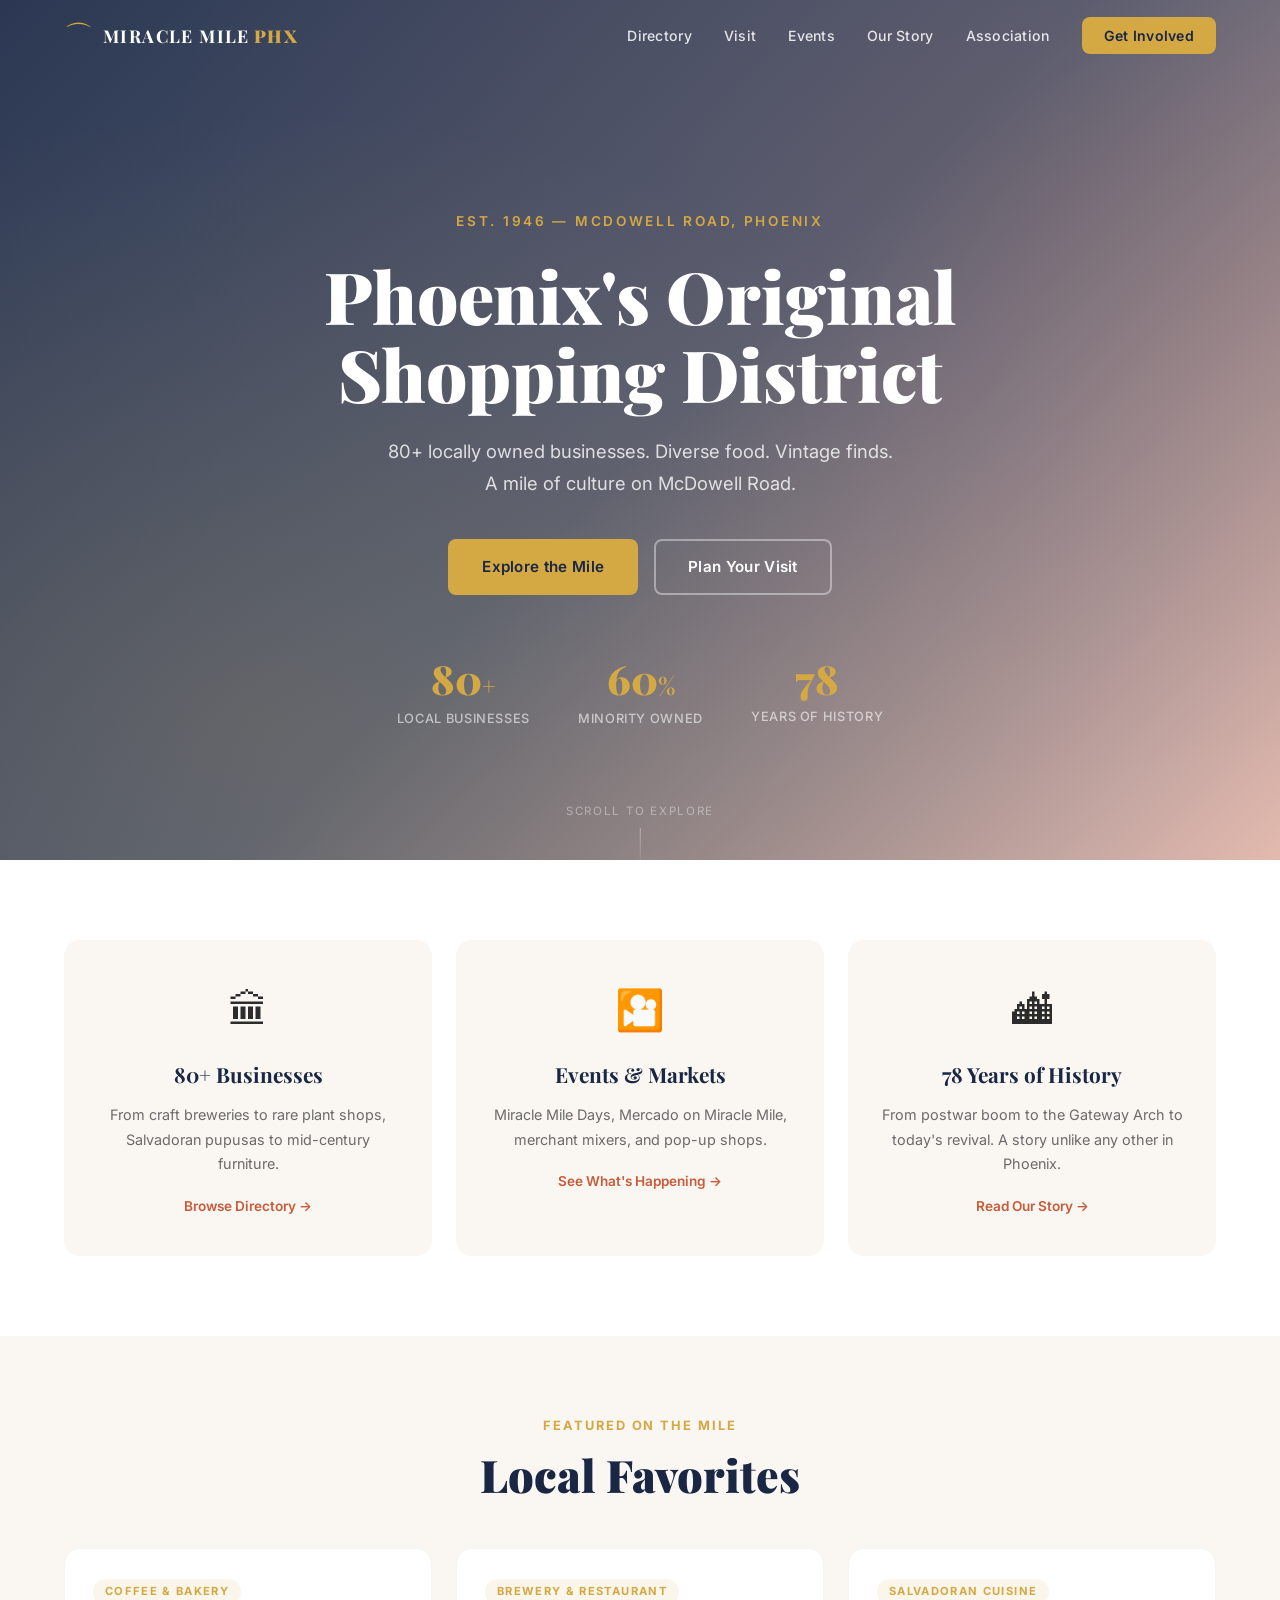
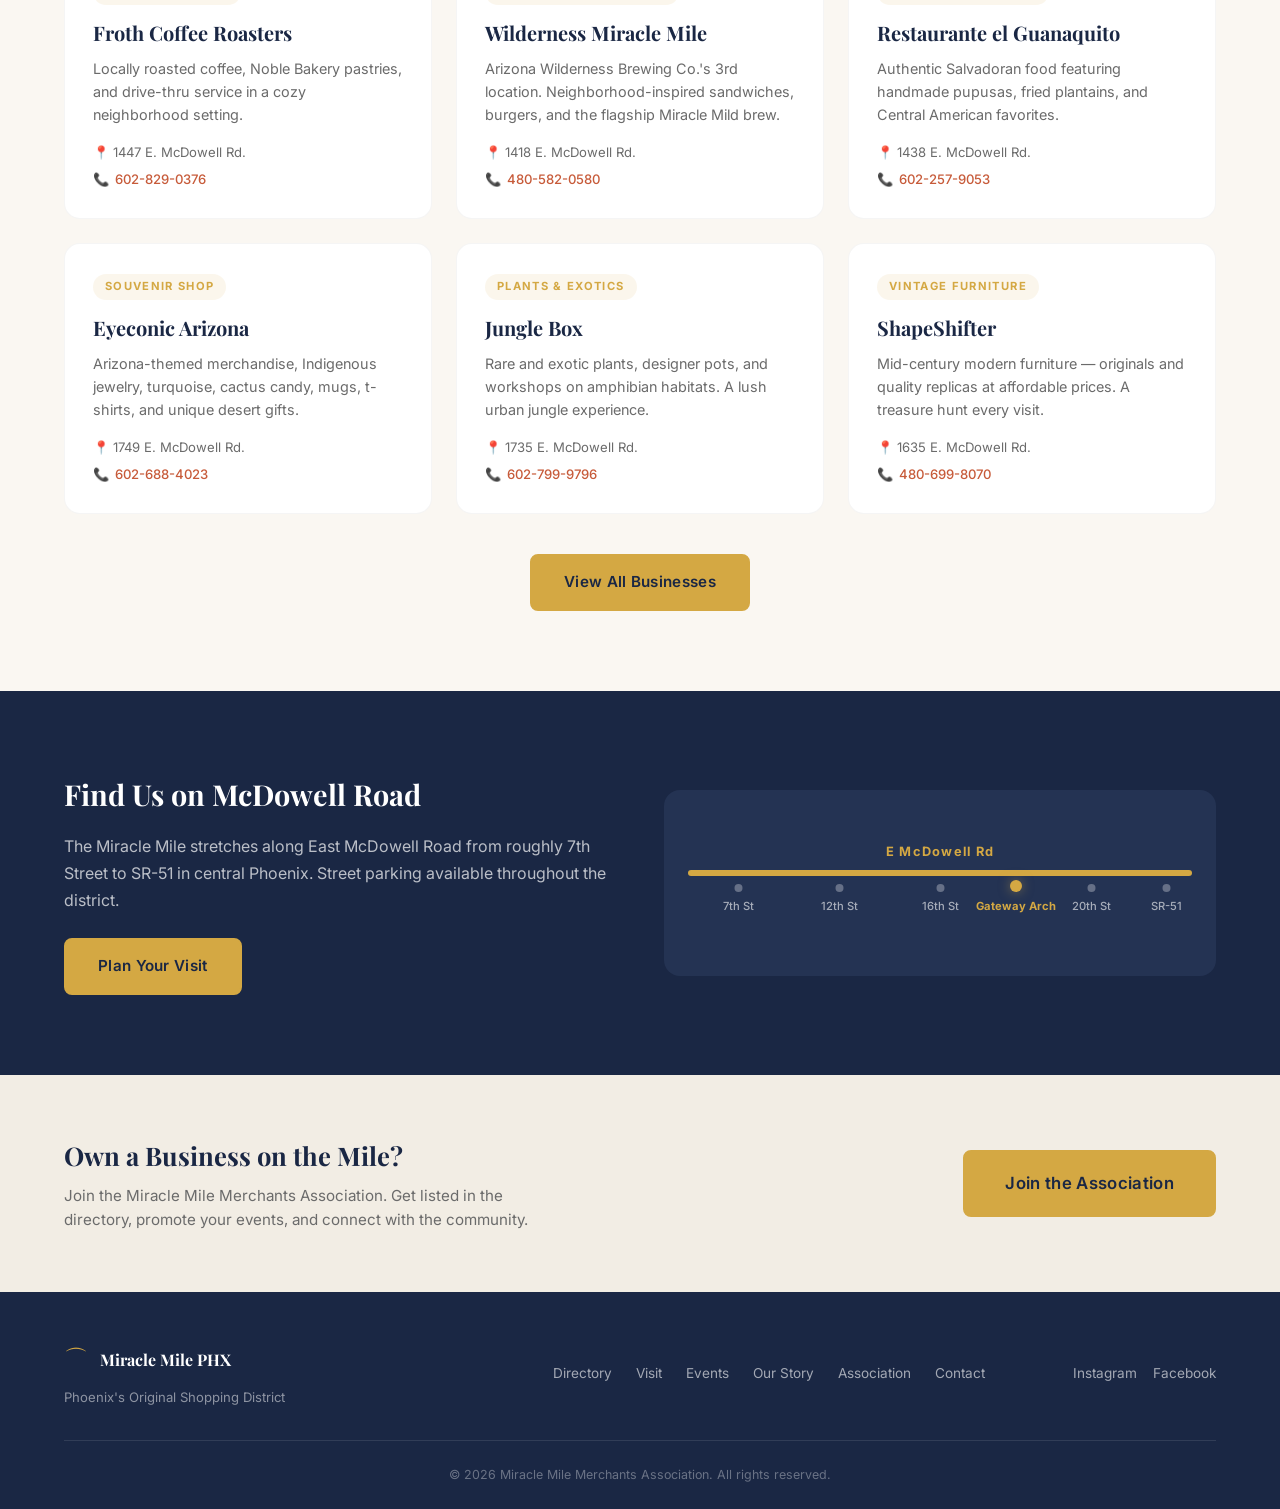
==== index.html @ 8dee277a "Initial multi-page Miracle Mile PHX website 6-page site with business directory, events, history tim" ====
<!DOCTYPE html>
<html lang="en">
<head>
  <meta charset="UTF-8">
  <meta name="viewport" content="width=device-width, initial-scale=1.0">
  <title>Miracle Mile PHX — Phoenix's Original Shopping District</title>
  <meta name="description" content="Explore 80+ locally owned businesses on McDowell Road in Phoenix. Restaurants, shops, breweries, and more in Arizona's first commercial district outside downtown.">
  <link rel="preconnect" href="https://fonts.googleapis.com">
  <link rel="preconnect" href="https://fonts.gstatic.com" crossorigin>
  <link href="https://fonts.googleapis.com/css2?family=Playfair+Display:wght@700;900&family=Inter:wght@400;500;600;700&display=swap" rel="stylesheet">
  <link rel="stylesheet" href="css/style.css">
</head>
<body>

  <!-- NAVIGATION -->
  <nav class="nav" id="nav">
    <div class="nav__inner">
      <a href="index.html" class="nav__logo">
        <span class="nav__logo-icon">⌒</span>
        <span class="nav__logo-text">MIRACLE MILE<span class="nav__logo-sub">PHX</span></span>
      </a>
      <button class="nav__toggle" id="navToggle" aria-label="Toggle menu">
        <span></span><span></span><span></span>
      </button>
      <ul class="nav__links" id="navLinks">
        <li><a href="directory.html">Directory</a></li>
        <li><a href="visit.html">Visit</a></li>
        <li><a href="events.html">Events</a></li>
        <li><a href="story.html">Our Story</a></li>
        <li><a href="association.html">Association</a></li>
        <li><a href="association.html#contact" class="nav__cta">Get Involved</a></li>
      </ul>
    </div>
  </nav>

  <!-- HERO -->
  <header class="hero" id="hero">
    <div class="hero__bg"></div>
    <div class="hero__content">
      <p class="hero__tag">Est. 1946 &mdash; McDowell Road, Phoenix</p>
      <h1 class="hero__title">Phoenix's Original<br>Shopping District</h1>
      <p class="hero__sub">80+ locally owned businesses. Diverse food. Vintage finds.<br>A mile of culture on McDowell Road.</p>
      <div class="hero__actions">
        <a href="directory.html" class="btn btn--primary">Explore the Mile</a>
        <a href="visit.html" class="btn btn--outline">Plan Your Visit</a>
      </div>
      <div class="hero__stats">
        <div class="hero__stat">
          <span class="hero__stat-num" data-count="80">0</span><span class="hero__stat-plus">+</span>
          <span class="hero__stat-label">Local Businesses</span>
        </div>
        <div class="hero__stat">
          <span class="hero__stat-num" data-count="60">0</span><span class="hero__stat-plus">%</span>
          <span class="hero__stat-label">Minority Owned</span>
        </div>
        <div class="hero__stat">
          <span class="hero__stat-num" data-count="78">0</span>
          <span class="hero__stat-label">Years of History</span>
        </div>
      </div>
    </div>
    <div class="hero__scroll">
      <span>Scroll to explore</span>
      <div class="hero__scroll-line"></div>
    </div>
  </header>

  <!-- HIGHLIGHTS -->
  <section class="highlights">
    <div class="container">
      <div class="highlights__grid">
        <a href="directory.html" class="highlight-card">
          <div class="highlight-card__icon">&#127963;</div>
          <h3>80+ Businesses</h3>
          <p>From craft breweries to rare plant shops, Salvadoran pupusas to mid-century furniture.</p>
          <span class="highlight-card__link">Browse Directory &rarr;</span>
        </a>
        <a href="events.html" class="highlight-card">
          <div class="highlight-card__icon">&#127910;</div>
          <h3>Events & Markets</h3>
          <p>Miracle Mile Days, Mercado on Miracle Mile, merchant mixers, and pop-up shops.</p>
          <span class="highlight-card__link">See What's Happening &rarr;</span>
        </a>
        <a href="story.html" class="highlight-card">
          <div class="highlight-card__icon">&#127961;</div>
          <h3>78 Years of History</h3>
          <p>From postwar boom to the Gateway Arch to today's revival. A story unlike any other in Phoenix.</p>
          <span class="highlight-card__link">Read Our Story &rarr;</span>
        </a>
      </div>
    </div>
  </section>

  <!-- FEATURED BUSINESSES -->
  <section class="featured">
    <div class="container">
      <div class="section-header">
        <p class="section-tag">Featured on the Mile</p>
        <h2 class="section-title">Local Favorites</h2>
      </div>
      <div class="featured__grid" id="featuredGrid">
        <!-- Filled by JS -->
      </div>
      <div class="featured__cta">
        <a href="directory.html" class="btn btn--primary">View All Businesses</a>
      </div>
    </div>
  </section>

  <!-- MAP CALLOUT -->
  <section class="map-callout">
    <div class="container">
      <div class="map-callout__inner">
        <div class="map-callout__text">
          <h3>Find Us on McDowell Road</h3>
          <p>The Miracle Mile stretches along East McDowell Road from roughly 7th Street to SR-51 in central Phoenix. Street parking available throughout the district.</p>
          <a href="visit.html" class="btn btn--primary">Plan Your Visit</a>
        </div>
        <div class="map-callout__map">
          <div class="map-placeholder">
            <div class="map-placeholder__road">
              <span class="map-placeholder__label-road">E McDowell Rd</span>
            </div>
            <div class="map-placeholder__pins">
              <span class="map-pin" style="left:10%">7th St</span>
              <span class="map-pin" style="left:30%">12th St</span>
              <span class="map-pin" style="left:50%">16th St</span>
              <span class="map-pin accent" style="left:65%">Gateway Arch</span>
              <span class="map-pin" style="left:80%">20th St</span>
              <span class="map-pin" style="left:95%">SR-51</span>
            </div>
          </div>
        </div>
      </div>
    </div>
  </section>

  <!-- CTA BANNER -->
  <section class="cta-banner">
    <div class="container">
      <div class="cta-banner__inner">
        <div>
          <h2>Own a Business on the Mile?</h2>
          <p>Join the Miracle Mile Merchants Association. Get listed in the directory, promote your events, and connect with the community.</p>
        </div>
        <a href="association.html" class="btn btn--primary btn--lg">Join the Association</a>
      </div>
    </div>
  </section>

  <!-- FOOTER -->
  <footer class="footer">
    <div class="container">
      <div class="footer__inner">
        <div class="footer__brand">
          <span class="nav__logo-icon">⌒</span>
          <span class="footer__name">Miracle Mile PHX</span>
          <p class="footer__tagline">Phoenix's Original Shopping District</p>
        </div>
        <div class="footer__links">
          <a href="directory.html">Directory</a>
          <a href="visit.html">Visit</a>
          <a href="events.html">Events</a>
          <a href="story.html">Our Story</a>
          <a href="association.html">Association</a>
          <a href="association.html#contact">Contact</a>
        </div>
        <div class="footer__social">
          <a href="https://www.instagram.com/mmmphx/" target="_blank" rel="noopener">Instagram</a>
          <a href="https://www.facebook.com/MiracleMileMcDowell" target="_blank" rel="noopener">Facebook</a>
        </div>
      </div>
      <div class="footer__bottom">
        <p>&copy; 2026 Miracle Mile Merchants Association. All rights reserved.</p>
      </div>
    </div>
  </footer>

  <script src="js/businesses.js"></script>
  <script src="js/app.js"></script>
</body>
</html>
---- css/style.css ----
/* ============================================
   MIRACLE MILE PHX — Stylesheet
   ============================================ */

:root {
  --color-navy: #1a2744;
  --color-navy-light: #243353;
  --color-gold: #d4a843;
  --color-gold-light: #f0d68a;
  --color-cream: #faf7f2;
  --color-white: #ffffff;
  --color-sand: #f2ede4;
  --color-text: #2c2c2c;
  --color-text-light: #6b6b6b;
  --color-accent: #c75b3a;
  --color-success: #3a8c6e;
  --font-display: 'Playfair Display', Georgia, serif;
  --font-body: 'Inter', -apple-system, sans-serif;
  --shadow-sm: 0 1px 3px rgba(0,0,0,0.08);
  --shadow-md: 0 4px 12px rgba(0,0,0,0.1);
  --shadow-lg: 0 8px 30px rgba(0,0,0,0.12);
  --shadow-xl: 0 20px 60px rgba(0,0,0,0.15);
  --radius: 8px;
  --radius-lg: 16px;
  --transition: 0.3s cubic-bezier(0.4, 0, 0.2, 1);
}

*, *::before, *::after { box-sizing: border-box; margin: 0; padding: 0; }

html { scroll-behavior: smooth; font-size: 16px; }

body {
  font-family: var(--font-body);
  color: var(--color-text);
  background: var(--color-white);
  line-height: 1.6;
  -webkit-font-smoothing: antialiased;
}

img { max-width: 100%; display: block; }
a { color: inherit; text-decoration: none; }
ul { list-style: none; }

.container {
  max-width: 1200px;
  margin: 0 auto;
  padding: 0 24px;
}

/* ---- BUTTONS ---- */
.btn {
  display: inline-flex;
  align-items: center;
  justify-content: center;
  padding: 14px 32px;
  border-radius: var(--radius);
  font-family: var(--font-body);
  font-size: 0.95rem;
  font-weight: 600;
  letter-spacing: 0.02em;
  cursor: pointer;
  transition: var(--transition);
  border: 2px solid transparent;
  gap: 8px;
}
.btn--primary {
  background: var(--color-gold);
  color: var(--color-navy);
  border-color: var(--color-gold);
}
.btn--primary:hover {
  background: var(--color-gold-light);
  border-color: var(--color-gold-light);
  transform: translateY(-2px);
  box-shadow: var(--shadow-md);
}
.btn--outline {
  background: transparent;
  color: var(--color-white);
  border-color: rgba(255,255,255,0.4);
}
.btn--outline:hover {
  border-color: var(--color-white);
  background: rgba(255,255,255,0.1);
}
.btn--full { width: 100%; }
.btn--lg { padding: 18px 40px; font-size: 1.05rem; }

/* ---- SECTION HEADERS ---- */
.section-header {
  text-align: center;
  max-width: 640px;
  margin: 0 auto 48px;
}
.section-tag {
  font-size: 0.8rem;
  font-weight: 700;
  letter-spacing: 0.15em;
  text-transform: uppercase;
  color: var(--color-gold);
  margin-bottom: 12px;
}
.section-title {
  font-family: var(--font-display);
  font-size: clamp(2rem, 4vw, 2.8rem);
  font-weight: 900;
  color: var(--color-navy);
  line-height: 1.15;
  margin-bottom: 16px;
}
.section-sub {
  font-size: 1.05rem;
  color: var(--color-text-light);
  line-height: 1.7;
}

/* ============================================
   NAVIGATION
   ============================================ */
.nav {
  position: fixed;
  top: 0;
  left: 0;
  right: 0;
  z-index: 1000;
  background: transparent;
  transition: var(--transition);
}
.nav--scrolled {
  background: rgba(26, 39, 68, 0.97);
  backdrop-filter: blur(12px);
  box-shadow: var(--shadow-md);
}
.nav__inner {
  max-width: 1200px;
  margin: 0 auto;
  padding: 0 24px;
  display: flex;
  align-items: center;
  justify-content: space-between;
  height: 72px;
}
.nav__logo {
  display: flex;
  align-items: center;
  gap: 10px;
  color: var(--color-white);
}
.nav__logo-icon {
  font-size: 1.8rem;
  color: var(--color-gold);
}
.nav__logo-text {
  font-family: var(--font-display);
  font-size: 1.1rem;
  font-weight: 700;
  letter-spacing: 0.08em;
}
.nav__logo-sub {
  color: var(--color-gold);
  margin-left: 4px;
  font-weight: 900;
}
.nav__links {
  display: flex;
  align-items: center;
  gap: 32px;
}
.nav__links a {
  color: rgba(255,255,255,0.85);
  font-size: 0.88rem;
  font-weight: 500;
  letter-spacing: 0.02em;
  transition: var(--transition);
}
.nav__links a:hover { color: var(--color-gold); }
.nav__cta {
  background: var(--color-gold) !important;
  color: var(--color-navy) !important;
  padding: 10px 22px !important;
  border-radius: var(--radius) !important;
  font-weight: 600 !important;
}
.nav__cta:hover {
  background: var(--color-gold-light) !important;
  transform: translateY(-1px);
}
.nav__toggle {
  display: none;
  flex-direction: column;
  gap: 5px;
  background: none;
  border: none;
  cursor: pointer;
  padding: 8px;
}
.nav__toggle span {
  width: 24px;
  height: 2px;
  background: var(--color-white);
  transition: var(--transition);
}

/* ============================================
   HERO
   ============================================ */
.hero {
  position: relative;
  min-height: 100vh;
  display: flex;
  align-items: center;
  justify-content: center;
  overflow: hidden;
}
.hero__bg {
  position: absolute;
  inset: 0;
  background:
    linear-gradient(135deg, rgba(26,39,68,0.92) 0%, rgba(26,39,68,0.75) 50%, rgba(199,91,58,0.4) 100%);
  z-index: 1;
}
.hero__bg::before {
  content: '';
  position: absolute;
  inset: 0;
  background:
    radial-gradient(ellipse at 20% 80%, rgba(212,168,67,0.15) 0%, transparent 60%),
    radial-gradient(ellipse at 80% 20%, rgba(199,91,58,0.1) 0%, transparent 60%);
}
.hero__content {
  position: relative;
  z-index: 2;
  text-align: center;
  padding: 120px 24px 80px;
  max-width: 800px;
}
.hero__tag {
  font-size: 0.85rem;
  font-weight: 600;
  letter-spacing: 0.2em;
  text-transform: uppercase;
  color: var(--color-gold);
  margin-bottom: 24px;
}
.hero__title {
  font-family: var(--font-display);
  font-size: clamp(2.5rem, 7vw, 4.5rem);
  font-weight: 900;
  color: var(--color-white);
  line-height: 1.08;
  margin-bottom: 24px;
}
.hero__sub {
  font-size: 1.15rem;
  color: rgba(255,255,255,0.8);
  line-height: 1.7;
  margin-bottom: 40px;
  max-width: 560px;
  margin-left: auto;
  margin-right: auto;
}
.hero__actions {
  display: flex;
  gap: 16px;
  justify-content: center;
  flex-wrap: wrap;
  margin-bottom: 64px;
}
.hero__stats {
  display: flex;
  gap: 48px;
  justify-content: center;
  flex-wrap: wrap;
}
.hero__stat {
  text-align: center;
}
.hero__stat-num {
  font-family: var(--font-display);
  font-size: 2.5rem;
  font-weight: 900;
  color: var(--color-gold);
  line-height: 1;
}
.hero__stat-plus {
  font-family: var(--font-display);
  font-size: 1.5rem;
  font-weight: 700;
  color: var(--color-gold);
}
.hero__stat-label {
  display: block;
  font-size: 0.8rem;
  color: rgba(255,255,255,0.6);
  margin-top: 4px;
  letter-spacing: 0.05em;
  text-transform: uppercase;
  font-weight: 500;
}
.hero__scroll {
  position: absolute;
  bottom: 32px;
  left: 50%;
  transform: translateX(-50%);
  z-index: 2;
  display: flex;
  flex-direction: column;
  align-items: center;
  gap: 8px;
}
.hero__scroll span {
  font-size: 0.72rem;
  color: rgba(255,255,255,0.4);
  letter-spacing: 0.15em;
  text-transform: uppercase;
}
.hero__scroll-line {
  width: 1px;
  height: 40px;
  background: linear-gradient(to bottom, rgba(255,255,255,0.4), transparent);
  animation: scrollPulse 2s infinite;
}
@keyframes scrollPulse {
  0%, 100% { opacity: 0.3; }
  50% { opacity: 1; }
}

/* ============================================
   DIRECTORY
   ============================================ */
.directory {
  padding: 100px 0;
  background: var(--color-cream);
}
.directory__filters {
  display: flex;
  gap: 8px;
  justify-content: center;
  flex-wrap: wrap;
  margin-bottom: 24px;
}
.filter-btn {
  padding: 10px 24px;
  border: 2px solid var(--color-sand);
  border-radius: 100px;
  background: var(--color-white);
  font-family: var(--font-body);
  font-size: 0.85rem;
  font-weight: 600;
  color: var(--color-text-light);
  cursor: pointer;
  transition: var(--transition);
}
.filter-btn:hover {
  border-color: var(--color-gold);
  color: var(--color-navy);
}
.filter-btn.active {
  background: var(--color-navy);
  border-color: var(--color-navy);
  color: var(--color-white);
}
.directory__search {
  max-width: 480px;
  margin: 0 auto 40px;
}
.search-input {
  width: 100%;
  padding: 14px 20px;
  border: 2px solid var(--color-sand);
  border-radius: var(--radius);
  font-family: var(--font-body);
  font-size: 0.95rem;
  background: var(--color-white);
  transition: var(--transition);
}
.search-input:focus {
  outline: none;
  border-color: var(--color-gold);
  box-shadow: 0 0 0 4px rgba(212,168,67,0.15);
}
.directory__grid {
  display: grid;
  grid-template-columns: repeat(auto-fill, minmax(280px, 1fr));
  gap: 24px;
}

/* Business Card */
.biz-card {
  background: var(--color-white);
  border-radius: var(--radius-lg);
  padding: 28px;
  transition: var(--transition);
  border: 1px solid rgba(0,0,0,0.04);
  position: relative;
  overflow: hidden;
}
.biz-card::before {
  content: '';
  position: absolute;
  top: 0;
  left: 0;
  right: 0;
  height: 4px;
  background: var(--color-gold);
  transform: scaleX(0);
  transition: var(--transition);
  transform-origin: left;
}
.biz-card:hover {
  transform: translateY(-4px);
  box-shadow: var(--shadow-lg);
}
.biz-card:hover::before { transform: scaleX(1); }
.biz-card__category {
  display: inline-block;
  font-size: 0.7rem;
  font-weight: 700;
  letter-spacing: 0.12em;
  text-transform: uppercase;
  color: var(--color-gold);
  background: rgba(212,168,67,0.1);
  padding: 4px 12px;
  border-radius: 100px;
  margin-bottom: 12px;
}
.biz-card__name {
  font-family: var(--font-display);
  font-size: 1.25rem;
  font-weight: 700;
  color: var(--color-navy);
  margin-bottom: 8px;
}
.biz-card__desc {
  font-size: 0.9rem;
  color: var(--color-text-light);
  line-height: 1.6;
  margin-bottom: 16px;
}
.biz-card__meta {
  display: flex;
  flex-direction: column;
  gap: 6px;
  font-size: 0.82rem;
  color: var(--color-text-light);
}
.biz-card__meta span {
  display: flex;
  align-items: center;
  gap: 6px;
}
.biz-card__meta a {
  color: var(--color-accent);
  font-weight: 500;
}
.biz-card__meta a:hover { text-decoration: underline; }

.directory__empty {
  text-align: center;
  padding: 48px;
  color: var(--color-text-light);
}

/* ============================================
   MAP CALLOUT
   ============================================ */
.map-callout {
  padding: 80px 0;
  background: var(--color-navy);
  color: var(--color-white);
}
.map-callout__inner {
  display: grid;
  grid-template-columns: 1fr 1fr;
  gap: 48px;
  align-items: center;
}
.map-callout__text h3 {
  font-family: var(--font-display);
  font-size: 1.8rem;
  font-weight: 700;
  margin-bottom: 16px;
}
.map-callout__text p {
  color: rgba(255,255,255,0.7);
  margin-bottom: 24px;
  line-height: 1.7;
}
.map-placeholder {
  background: var(--color-navy-light);
  border-radius: var(--radius-lg);
  padding: 40px 24px;
  position: relative;
}
.map-placeholder__road {
  height: 6px;
  background: var(--color-gold);
  border-radius: 3px;
  position: relative;
  margin: 40px 0 60px;
}
.map-placeholder__label-road {
  position: absolute;
  top: -28px;
  left: 50%;
  transform: translateX(-50%);
  font-size: 0.8rem;
  font-weight: 700;
  color: var(--color-gold);
  letter-spacing: 0.1em;
  white-space: nowrap;
}
.map-placeholder__pins {
  position: relative;
  height: 0;
}
.map-pin {
  position: absolute;
  bottom: 20px;
  transform: translateX(-50%);
  font-size: 0.7rem;
  color: rgba(255,255,255,0.6);
  font-weight: 500;
  white-space: nowrap;
}
.map-pin::before {
  content: '';
  display: block;
  width: 8px;
  height: 8px;
  background: rgba(255,255,255,0.3);
  border-radius: 50%;
  margin: 0 auto 6px;
}
.map-pin.accent {
  color: var(--color-gold);
  font-weight: 700;
}
.map-pin.accent::before {
  background: var(--color-gold);
  width: 12px;
  height: 12px;
  box-shadow: 0 0 12px rgba(212,168,67,0.5);
}

/* ============================================
   VISIT
   ============================================ */
.visit {
  padding: 100px 0;
}
.visit__grid {
  display: grid;
  grid-template-columns: repeat(3, 1fr);
  gap: 32px;
  margin-bottom: 48px;
}
.visit__card {
  background: var(--color-cream);
  border-radius: var(--radius-lg);
  padding: 36px 28px;
  text-align: center;
  transition: var(--transition);
}
.visit__card:hover {
  transform: translateY(-4px);
  box-shadow: var(--shadow-md);
}
.visit__icon {
  font-size: 2.5rem;
  margin-bottom: 16px;
}
.visit__card h3 {
  font-family: var(--font-display);
  font-size: 1.3rem;
  font-weight: 700;
  color: var(--color-navy);
  margin-bottom: 12px;
}
.visit__card p {
  font-size: 0.92rem;
  color: var(--color-text-light);
  line-height: 1.7;
}
.visit__info {
  display: grid;
  grid-template-columns: 1fr 1fr;
  gap: 32px;
  background: var(--color-sand);
  border-radius: var(--radius-lg);
  padding: 36px;
}
.visit__info-item strong {
  display: block;
  font-family: var(--font-display);
  font-size: 1.1rem;
  color: var(--color-navy);
  margin-bottom: 8px;
}
.visit__info-item p {
  font-size: 0.9rem;
  color: var(--color-text-light);
  line-height: 1.7;
}

/* ============================================
   EVENTS
   ============================================ */
.events {
  padding: 100px 0;
  background: var(--color-cream);
}
.events__grid {
  display: grid;
  grid-template-columns: repeat(auto-fit, minmax(300px, 1fr));
  gap: 24px;
  margin-bottom: 32px;
}
.event-card {
  background: var(--color-white);
  border-radius: var(--radius-lg);
  overflow: hidden;
  display: flex;
  transition: var(--transition);
  border: 1px solid rgba(0,0,0,0.04);
}
.event-card:hover {
  transform: translateY(-3px);
  box-shadow: var(--shadow-md);
}
.event-card--featured {
  border-left: 4px solid var(--color-gold);
}
.event-card__date {
  min-width: 80px;
  background: var(--color-navy);
  color: var(--color-white);
  display: flex;
  flex-direction: column;
  align-items: center;
  justify-content: center;
  padding: 20px 12px;
}
.event-card__month {
  font-size: 0.7rem;
  font-weight: 700;
  letter-spacing: 0.1em;
  text-transform: uppercase;
  color: var(--color-gold);
}
.event-card__day {
  font-family: var(--font-display);
  font-size: 1.3rem;
  font-weight: 700;
}
.event-card__body { padding: 20px 24px; }
.event-card__tag {
  display: inline-block;
  font-size: 0.68rem;
  font-weight: 700;
  letter-spacing: 0.1em;
  text-transform: uppercase;
  color: var(--color-accent);
  margin-bottom: 6px;
}
.event-card__body h3 {
  font-family: var(--font-display);
  font-size: 1.15rem;
  font-weight: 700;
  color: var(--color-navy);
  margin-bottom: 8px;
}
.event-card__body p {
  font-size: 0.85rem;
  color: var(--color-text-light);
  line-height: 1.6;
}
.events__cta {
  text-align: center;
  font-size: 0.95rem;
  color: var(--color-text-light);
}
.events__cta a {
  color: var(--color-accent);
  font-weight: 600;
}
.events__cta a:hover { text-decoration: underline; }

/* ============================================
   HISTORY / TIMELINE
   ============================================ */
.history {
  padding: 100px 0;
  background: var(--color-white);
}
.timeline {
  position: relative;
  max-width: 700px;
  margin: 0 auto;
  padding-left: 40px;
}
.timeline::before {
  content: '';
  position: absolute;
  left: 12px;
  top: 0;
  bottom: 0;
  width: 2px;
  background: linear-gradient(to bottom, var(--color-gold), var(--color-sand));
}
.timeline__item {
  position: relative;
  padding-bottom: 40px;
}
.timeline__item::before {
  content: '';
  position: absolute;
  left: -33px;
  top: 6px;
  width: 12px;
  height: 12px;
  border-radius: 50%;
  background: var(--color-sand);
  border: 3px solid var(--color-gold);
}
.timeline__item--now::before {
  background: var(--color-gold);
  box-shadow: 0 0 12px rgba(212,168,67,0.5);
  width: 16px;
  height: 16px;
  left: -35px;
  top: 4px;
}
.timeline__year {
  font-family: var(--font-display);
  font-size: 1.1rem;
  font-weight: 900;
  color: var(--color-gold);
  margin-bottom: 8px;
}
.timeline__content h3 {
  font-family: var(--font-display);
  font-size: 1.15rem;
  font-weight: 700;
  color: var(--color-navy);
  margin-bottom: 6px;
}
.timeline__content p {
  font-size: 0.9rem;
  color: var(--color-text-light);
  line-height: 1.7;
}

/* ============================================
   ASSOCIATION
   ============================================ */
.association {
  padding: 100px 0;
  background: var(--color-cream);
}
.association__grid {
  display: grid;
  grid-template-columns: 1fr 1fr;
  gap: 32px;
  margin-bottom: 48px;
}
.association__card {
  background: var(--color-white);
  border-radius: var(--radius-lg);
  padding: 36px;
}
.association__card h3 {
  font-family: var(--font-display);
  font-size: 1.4rem;
  font-weight: 700;
  color: var(--color-navy);
  margin-bottom: 20px;
}
.association__card ul {
  margin-bottom: 24px;
}
.association__card li {
  padding: 8px 0;
  padding-left: 20px;
  position: relative;
  font-size: 0.92rem;
  color: var(--color-text-light);
  border-bottom: 1px solid var(--color-sand);
}
.association__card li:last-child { border-bottom: none; }
.association__card li::before {
  content: '→';
  position: absolute;
  left: 0;
  color: var(--color-gold);
  font-weight: 700;
}
.association__card p {
  font-size: 0.92rem;
  color: var(--color-text-light);
  line-height: 1.7;
  margin-bottom: 16px;
}
.association__card .btn { margin-top: 8px; }
.association__card .btn--outline {
  color: var(--color-navy);
  border-color: var(--color-navy);
}
.association__card .btn--outline:hover {
  background: var(--color-navy);
  color: var(--color-white);
}
.association__leadership {
  text-align: center;
}
.association__leadership h3 {
  font-family: var(--font-display);
  font-size: 1.2rem;
  color: var(--color-navy);
  margin-bottom: 20px;
}
.leadership__list {
  display: flex;
  gap: 48px;
  justify-content: center;
  flex-wrap: wrap;
}
.leadership__person {
  text-align: center;
}
.leadership__person strong {
  display: block;
  font-size: 1rem;
  color: var(--color-navy);
}
.leadership__person span {
  font-size: 0.85rem;
  color: var(--color-text-light);
}

/* ============================================
   DONATE
   ============================================ */
.donate {
  padding: 80px 0;
  background: linear-gradient(135deg, var(--color-navy) 0%, var(--color-navy-light) 100%);
  color: var(--color-white);
}
.donate__inner {
  text-align: center;
  max-width: 560px;
  margin: 0 auto;
}
.donate__inner h2 {
  font-family: var(--font-display);
  font-size: 2rem;
  font-weight: 900;
  margin-bottom: 16px;
}
.donate__inner p {
  color: rgba(255,255,255,0.7);
  font-size: 1.05rem;
  line-height: 1.7;
  margin-bottom: 32px;
}

/* ============================================
   CONTACT
   ============================================ */
.contact {
  padding: 100px 0;
}
.contact__grid {
  display: grid;
  grid-template-columns: 1fr 1fr;
  gap: 64px;
  align-items: start;
}
.contact__info h2 {
  font-family: var(--font-display);
  font-size: 2rem;
  font-weight: 900;
  color: var(--color-navy);
  margin-bottom: 16px;
}
.contact__info > p {
  color: var(--color-text-light);
  margin-bottom: 32px;
  line-height: 1.7;
}
.contact__details {
  display: flex;
  flex-direction: column;
  gap: 20px;
}
.contact__detail strong {
  display: block;
  font-size: 0.8rem;
  letter-spacing: 0.1em;
  text-transform: uppercase;
  color: var(--color-navy);
  margin-bottom: 4px;
}
.contact__detail a {
  color: var(--color-accent);
  font-weight: 500;
}
.contact__detail a:hover { text-decoration: underline; }
.contact__social {
  display: flex;
  gap: 16px;
}
.contact__social a {
  color: var(--color-accent);
  font-weight: 500;
}

/* Contact Form */
.contact__form {
  display: flex;
  flex-direction: column;
  gap: 16px;
}
.form-row input,
.form-row select,
.form-row textarea {
  width: 100%;
  padding: 14px 18px;
  border: 2px solid var(--color-sand);
  border-radius: var(--radius);
  font-family: var(--font-body);
  font-size: 0.92rem;
  background: var(--color-cream);
  transition: var(--transition);
  color: var(--color-text);
}
.form-row input:focus,
.form-row select:focus,
.form-row textarea:focus {
  outline: none;
  border-color: var(--color-gold);
  box-shadow: 0 0 0 4px rgba(212,168,67,0.12);
  background: var(--color-white);
}
.form-row textarea { resize: vertical; }

/* ============================================
   FOOTER
   ============================================ */
.footer {
  background: var(--color-navy);
  color: var(--color-white);
  padding: 48px 0 24px;
}
.footer__inner {
  display: flex;
  align-items: center;
  justify-content: space-between;
  flex-wrap: wrap;
  gap: 24px;
  padding-bottom: 32px;
  border-bottom: 1px solid rgba(255,255,255,0.1);
}
.footer__brand {
  display: flex;
  align-items: center;
  gap: 12px;
  flex-wrap: wrap;
}
.footer__brand .nav__logo-icon {
  font-size: 1.5rem;
}
.footer__name {
  font-family: var(--font-display);
  font-size: 1rem;
  font-weight: 700;
}
.footer__tagline {
  width: 100%;
  font-size: 0.82rem;
  color: rgba(255,255,255,0.5);
  margin-top: -4px;
}
.footer__links {
  display: flex;
  gap: 24px;
  flex-wrap: wrap;
}
.footer__links a {
  font-size: 0.85rem;
  color: rgba(255,255,255,0.6);
  transition: var(--transition);
}
.footer__links a:hover { color: var(--color-gold); }
.footer__social {
  display: flex;
  gap: 16px;
}
.footer__social a {
  font-size: 0.85rem;
  color: rgba(255,255,255,0.6);
  transition: var(--transition);
}
.footer__social a:hover { color: var(--color-gold); }
.footer__bottom {
  padding-top: 24px;
  text-align: center;
}
.footer__bottom p {
  font-size: 0.78rem;
  color: rgba(255,255,255,0.35);
}

/* ============================================
   PAGE HEADERS (inner pages)
   ============================================ */
.page-header {
  background: linear-gradient(135deg, var(--color-navy) 0%, var(--color-navy-light) 100%);
  padding: 140px 0 60px;
  text-align: center;
}
.page-header .section-tag { color: var(--color-gold); }
.page-header__title {
  font-family: var(--font-display);
  font-size: clamp(2rem, 5vw, 3rem);
  font-weight: 900;
  color: var(--color-white);
  line-height: 1.15;
  margin-bottom: 16px;
}
.page-header__sub {
  font-size: 1.05rem;
  color: rgba(255,255,255,0.7);
  max-width: 560px;
  margin: 0 auto;
  line-height: 1.7;
}

/* Active nav link */
.nav__links a.active {
  color: var(--color-gold) !important;
}

/* ============================================
   HIGHLIGHTS (home page)
   ============================================ */
.highlights {
  padding: 80px 0;
  background: var(--color-white);
  margin-top: -40px;
  position: relative;
  z-index: 3;
}
.highlights__grid {
  display: grid;
  grid-template-columns: repeat(3, 1fr);
  gap: 24px;
}
.highlight-card {
  background: var(--color-cream);
  border-radius: var(--radius-lg);
  padding: 36px 28px;
  text-align: center;
  transition: var(--transition);
  display: block;
  border: 2px solid transparent;
}
.highlight-card:hover {
  transform: translateY(-6px);
  box-shadow: var(--shadow-lg);
  border-color: var(--color-gold);
}
.highlight-card__icon {
  font-size: 2.5rem;
  margin-bottom: 16px;
}
.highlight-card h3 {
  font-family: var(--font-display);
  font-size: 1.3rem;
  font-weight: 700;
  color: var(--color-navy);
  margin-bottom: 12px;
}
.highlight-card p {
  font-size: 0.9rem;
  color: var(--color-text-light);
  line-height: 1.7;
  margin-bottom: 16px;
}
.highlight-card__link {
  font-size: 0.85rem;
  font-weight: 600;
  color: var(--color-accent);
}

/* ============================================
   FEATURED BUSINESSES (home page)
   ============================================ */
.featured {
  padding: 80px 0;
  background: var(--color-cream);
}
.featured__grid {
  display: grid;
  grid-template-columns: repeat(auto-fill, minmax(280px, 1fr));
  gap: 24px;
  margin-bottom: 40px;
}
.featured__cta {
  text-align: center;
}

/* ============================================
   CTA BANNER
   ============================================ */
.cta-banner {
  padding: 60px 0;
  background: var(--color-sand);
}
.cta-banner__inner {
  display: flex;
  align-items: center;
  justify-content: space-between;
  gap: 32px;
  flex-wrap: wrap;
}
.cta-banner__inner h2 {
  font-family: var(--font-display);
  font-size: 1.6rem;
  font-weight: 700;
  color: var(--color-navy);
  margin-bottom: 8px;
}
.cta-banner__inner p {
  color: var(--color-text-light);
  font-size: 0.95rem;
  max-width: 500px;
}

/* ============================================
   DIRECTORY CONTROLS (directory page)
   ============================================ */
.directory__controls {
  margin-bottom: 32px;
}
.directory__count {
  font-size: 0.85rem;
  color: var(--color-text-light);
  margin-bottom: 24px;
  text-align: center;
}

/* ============================================
   INFO GRID (visit page)
   ============================================ */
.info-section {
  padding: 80px 0;
  background: var(--color-cream);
}
.info-grid {
  display: grid;
  grid-template-columns: repeat(3, 1fr);
  gap: 24px;
}
.info-card {
  background: var(--color-white);
  border-radius: var(--radius-lg);
  padding: 32px;
}
.info-card h3 {
  font-family: var(--font-display);
  font-size: 1.15rem;
  font-weight: 700;
  color: var(--color-navy);
  margin-bottom: 12px;
}
.info-card p {
  font-size: 0.9rem;
  color: var(--color-text-light);
  line-height: 1.7;
}

/* ============================================
   EVENTS SUBMIT (events page)
   ============================================ */
.events__submit {
  margin-top: 48px;
}
.events__submit-inner {
  background: var(--color-white);
  border-radius: var(--radius-lg);
  padding: 48px;
  text-align: center;
  border: 2px dashed var(--color-gold);
}
.events__submit-inner h3 {
  font-family: var(--font-display);
  font-size: 1.4rem;
  color: var(--color-navy);
  margin-bottom: 12px;
}
.events__submit-inner p {
  color: var(--color-text-light);
  max-width: 500px;
  margin: 0 auto 24px;
  line-height: 1.7;
}

/* ============================================
   STORY INTRO (story page)
   ============================================ */
.story-intro {
  padding: 80px 0;
  background: var(--color-white);
}
.story-intro__content {
  max-width: 680px;
  margin: 0 auto;
}
.story-intro__lead {
  font-size: 1.2rem;
  line-height: 1.8;
  color: var(--color-navy);
  font-weight: 500;
  margin-bottom: 24px;
}
.story-intro__content p {
  font-size: 1rem;
  color: var(--color-text-light);
  line-height: 1.8;
  margin-bottom: 20px;
}

/* ============================================
   ARCH SECTION (story page)
   ============================================ */
.arch-section {
  padding: 80px 0;
  background: var(--color-cream);
}
.arch-section__inner {
  max-width: 680px;
  margin: 0 auto;
}
.arch-section__text .section-title {
  text-align: left;
}
.arch-section__text .section-tag {
  text-align: left;
}
.arch-section__text p {
  font-size: 1rem;
  color: var(--color-text-light);
  line-height: 1.8;
  margin-bottom: 16px;
}

/* ============================================
   DESIGNATION (story page)
   ============================================ */
.designation {
  padding: 60px 0;
  background: var(--color-navy);
  color: var(--color-white);
}
.designation__inner {
  text-align: center;
  max-width: 600px;
  margin: 0 auto;
}
.designation__inner h3 {
  font-family: var(--font-display);
  font-size: 1.4rem;
  font-weight: 700;
  color: var(--color-gold);
  margin-bottom: 16px;
}
.designation__inner p {
  color: rgba(255,255,255,0.7);
  line-height: 1.7;
}

/* ============================================
   LEADERSHIP SECTION (association page)
   ============================================ */
.leadership-section {
  padding: 60px 0;
  background: var(--color-white);
  text-align: center;
}

/* ============================================
   IMPACT (association page)
   ============================================ */
.impact {
  padding: 80px 0;
  background: var(--color-cream);
}
.impact__grid {
  display: grid;
  grid-template-columns: repeat(4, 1fr);
  gap: 24px;
  text-align: center;
}
.impact__item {
  background: var(--color-white);
  border-radius: var(--radius-lg);
  padding: 36px 20px;
}
.impact__num {
  font-family: var(--font-display);
  font-size: 2.5rem;
  font-weight: 900;
  color: var(--color-gold);
  line-height: 1;
  margin-bottom: 8px;
}
.impact__label {
  font-size: 0.85rem;
  color: var(--color-text-light);
  font-weight: 500;
  text-transform: uppercase;
  letter-spacing: 0.08em;
}

/* ============================================
   ANIMATIONS
   ============================================ */
.fade-in {
  opacity: 0;
  transform: translateY(24px);
  transition: opacity 0.6s ease, transform 0.6s ease;
}
.fade-in.visible {
  opacity: 1;
  transform: translateY(0);
}

/* ============================================
   RESPONSIVE
   ============================================ */
@media (max-width: 900px) {
  .nav__links {
    display: none;
    position: absolute;
    top: 72px;
    left: 0;
    right: 0;
    background: rgba(26,39,68,0.98);
    flex-direction: column;
    padding: 24px;
    gap: 16px;
  }
  .nav__links.open { display: flex; }
  .nav__toggle { display: flex; }

  .map-callout__inner { grid-template-columns: 1fr; }
  .visit__grid { grid-template-columns: 1fr; }
  .visit__info { grid-template-columns: 1fr; }
  .association__grid { grid-template-columns: 1fr; }
  .contact__grid { grid-template-columns: 1fr; }
  .hero__stats { gap: 32px; }
  .highlights__grid { grid-template-columns: 1fr; }
  .info-grid { grid-template-columns: 1fr; }
  .impact__grid { grid-template-columns: repeat(2, 1fr); }
  .cta-banner__inner { justify-content: center; text-align: center; }
}

@media (max-width: 600px) {
  .hero__title { font-size: 2.2rem; }
  .hero__actions { flex-direction: column; align-items: center; }
  .hero__stats { flex-direction: column; gap: 16px; }
  .directory__grid { grid-template-columns: 1fr; }
  .events__grid { grid-template-columns: 1fr; }
  .event-card { flex-direction: column; }
  .event-card__date {
    flex-direction: row;
    gap: 8px;
    padding: 12px 20px;
    min-width: unset;
  }
  .leadership__list { flex-direction: column; gap: 16px; }
}
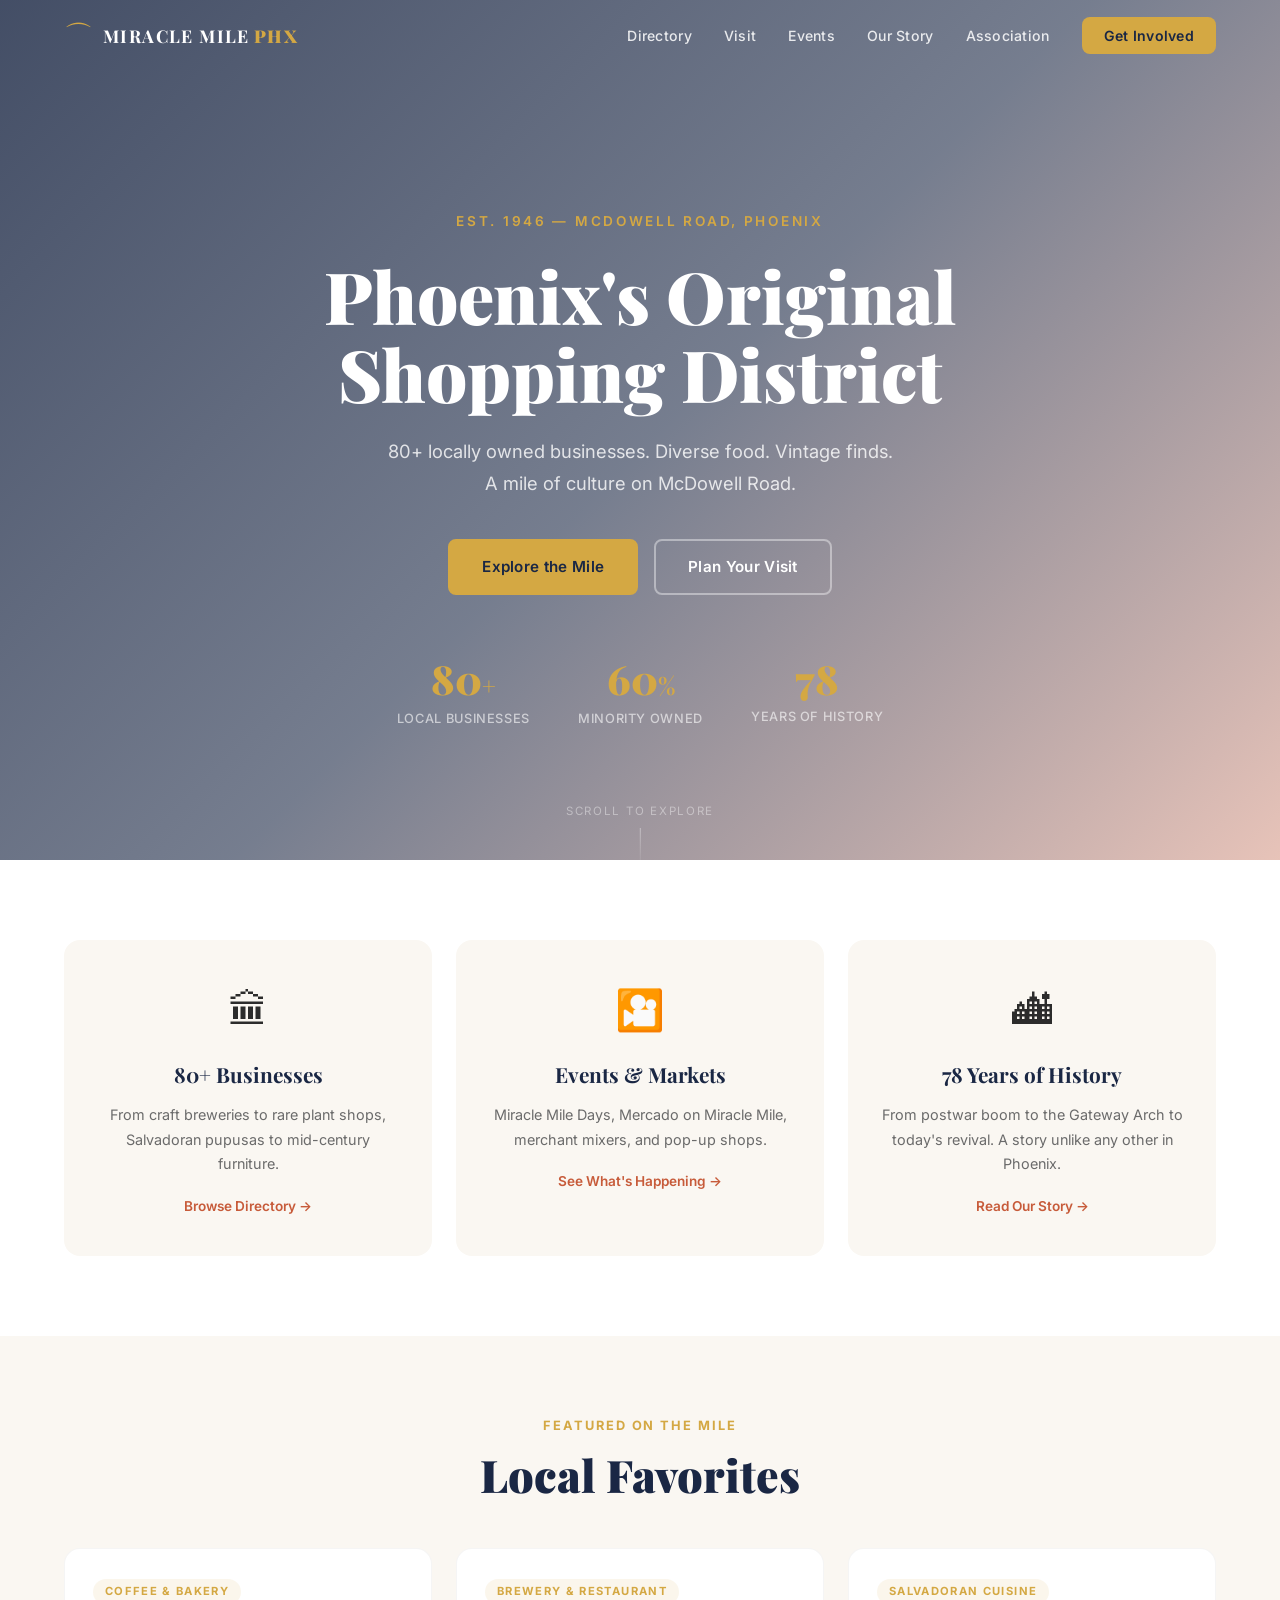
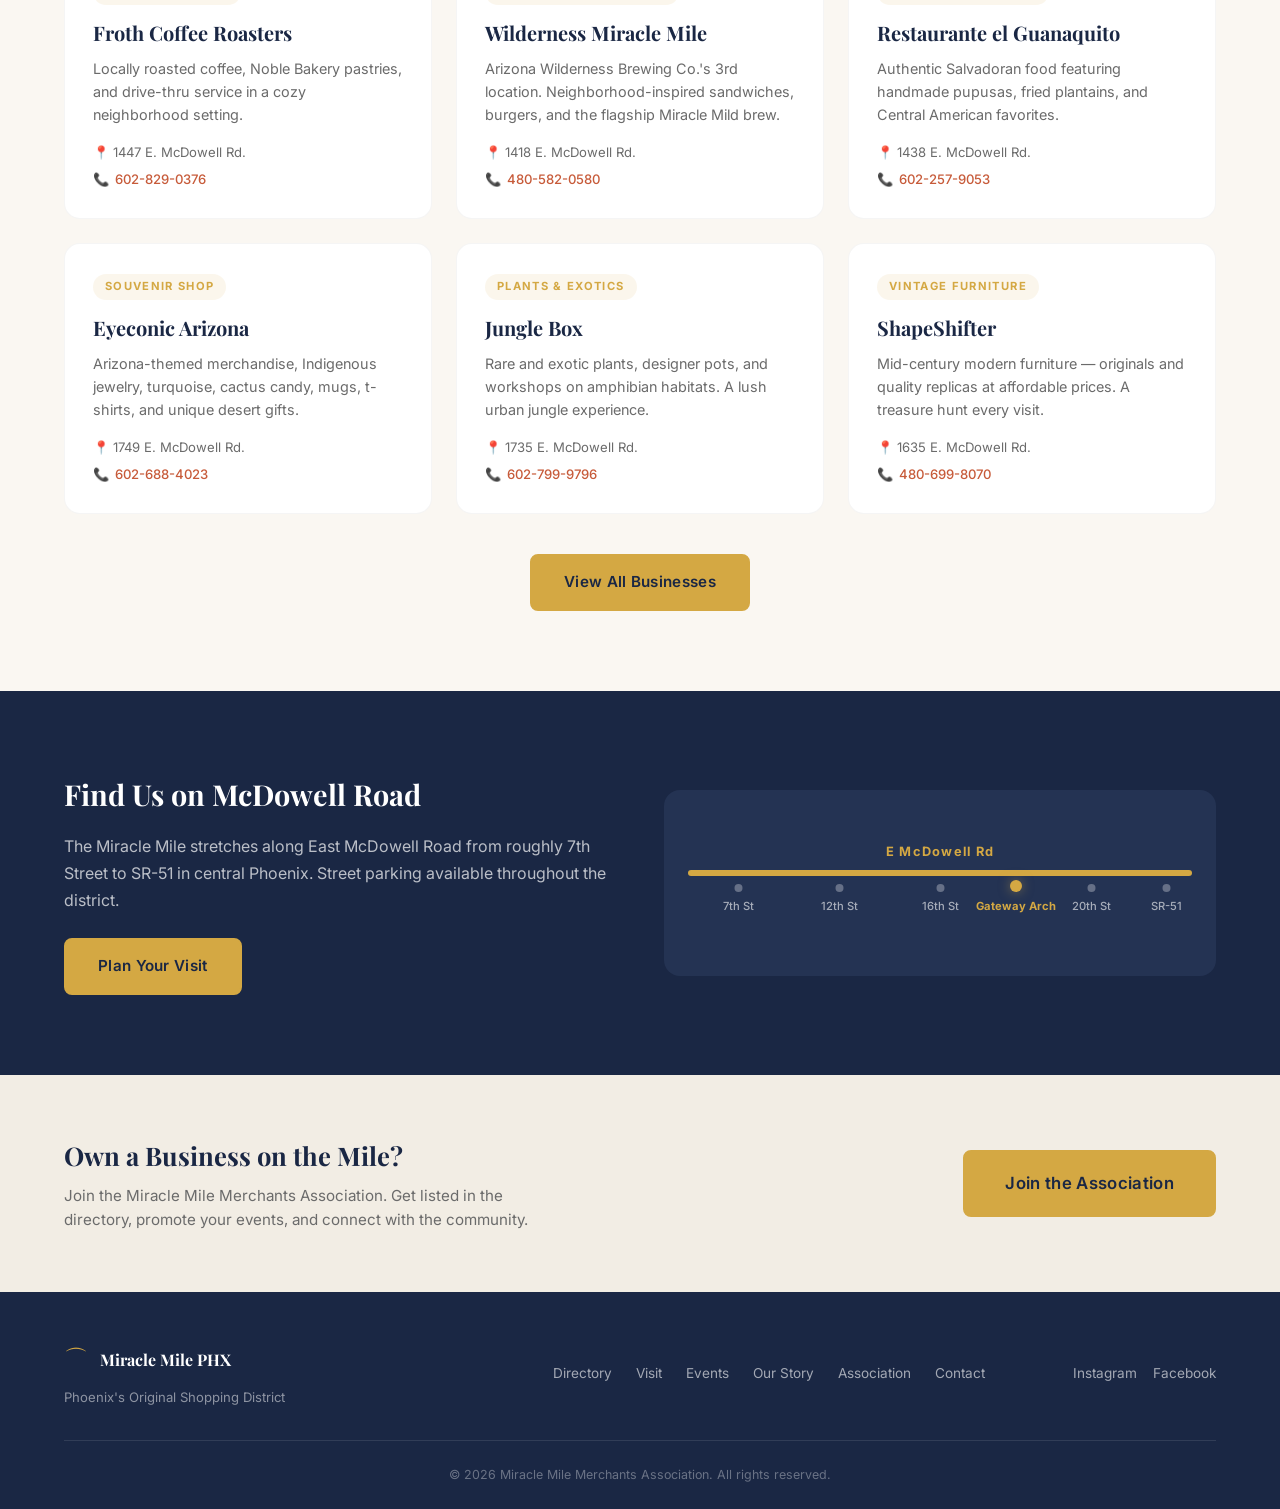
==== commit c403d699: "Add AI-generated 4K images to hero and page headers Nano Banana 2 generated images: golden hour dist" ====
--- a/index.html
+++ b/index.html
@@ -35,7 +35,7 @@
 
   <!-- HERO -->
   <header class="hero" id="hero">
-    <div class="hero__bg"></div>
+    <div class="hero__bg" style="background-image: url('https://d8j0ntlcm91z4.cloudfront.net/user_398e9kLQt6ZbM34KjjmBdLQ12pl/hf_20260514_030802_ef7e6a73-d663-4b18-a4c9-50d930eeba21_min.webp');"></div>
     <div class="hero__content">
       <p class="hero__tag">Est. 1946 &mdash; McDowell Road, Phoenix</p>
       <h1 class="hero__title">Phoenix's Original<br>Shopping District</h1>
--- a/css/style.css
+++ b/css/style.css
@@ -215,17 +215,18 @@
 .hero__bg {
   position: absolute;
   inset: 0;
-  background:
-    linear-gradient(135deg, rgba(26,39,68,0.92) 0%, rgba(26,39,68,0.75) 50%, rgba(199,91,58,0.4) 100%);
-  z-index: 1;
-}
-.hero__bg::before {
+  background-size: cover;
+  background-position: center;
+  background-repeat: no-repeat;
+  z-index: 0;
+}
+.hero__bg::after {
   content: '';
   position: absolute;
   inset: 0;
   background:
-    radial-gradient(ellipse at 20% 80%, rgba(212,168,67,0.15) 0%, transparent 60%),
-    radial-gradient(ellipse at 80% 20%, rgba(199,91,58,0.1) 0%, transparent 60%);
+    linear-gradient(135deg, rgba(26,39,68,0.82) 0%, rgba(26,39,68,0.6) 50%, rgba(199,91,58,0.35) 100%);
+  z-index: 1;
 }
 .hero__content {
   position: relative;
@@ -1018,6 +1019,42 @@
   background: linear-gradient(135deg, var(--color-navy) 0%, var(--color-navy-light) 100%);
   padding: 140px 0 60px;
   text-align: center;
+  position: relative;
+  overflow: hidden;
+}
+.page-header--image {
+  padding: 160px 0 80px;
+}
+.page-header--image::before {
+  content: '';
+  position: absolute;
+  inset: 0;
+  background-size: cover;
+  background-position: center;
+  z-index: 0;
+}
+.page-header--image::after {
+  content: '';
+  position: absolute;
+  inset: 0;
+  background: linear-gradient(135deg, rgba(26,39,68,0.85) 0%, rgba(26,39,68,0.7) 100%);
+  z-index: 1;
+}
+.page-header--image .container {
+  position: relative;
+  z-index: 2;
+}
+.page-header--storefronts::before {
+  background-image: url('https://d8j0ntlcm91z4.cloudfront.net/user_398e9kLQt6ZbM34KjjmBdLQ12pl/hf_20260514_030806_3ef81d17-cb13-43f7-b3d1-5c54c61c32d5_min.webp');
+}
+.page-header--aerial::before {
+  background-image: url('https://d8j0ntlcm91z4.cloudfront.net/user_398e9kLQt6ZbM34KjjmBdLQ12pl/hf_20260514_030809_2b55371f-c37c-47f7-9dd3-a12b1add9683_min.webp');
+}
+.page-header--district::before {
+  background-image: url('https://d8j0ntlcm91z4.cloudfront.net/user_398e9kLQt6ZbM34KjjmBdLQ12pl/hf_20260514_030806_2d02a430-6ea5-425b-90ee-c2e3fc892006_min.webp');
+}
+.page-header--hero::before {
+  background-image: url('https://d8j0ntlcm91z4.cloudfront.net/user_398e9kLQt6ZbM34KjjmBdLQ12pl/hf_20260514_030802_1f102ca0-4f50-47e6-8dca-51a78dc119c4_min.webp');
 }
 .page-header .section-tag { color: var(--color-gold); }
 .page-header__title {
